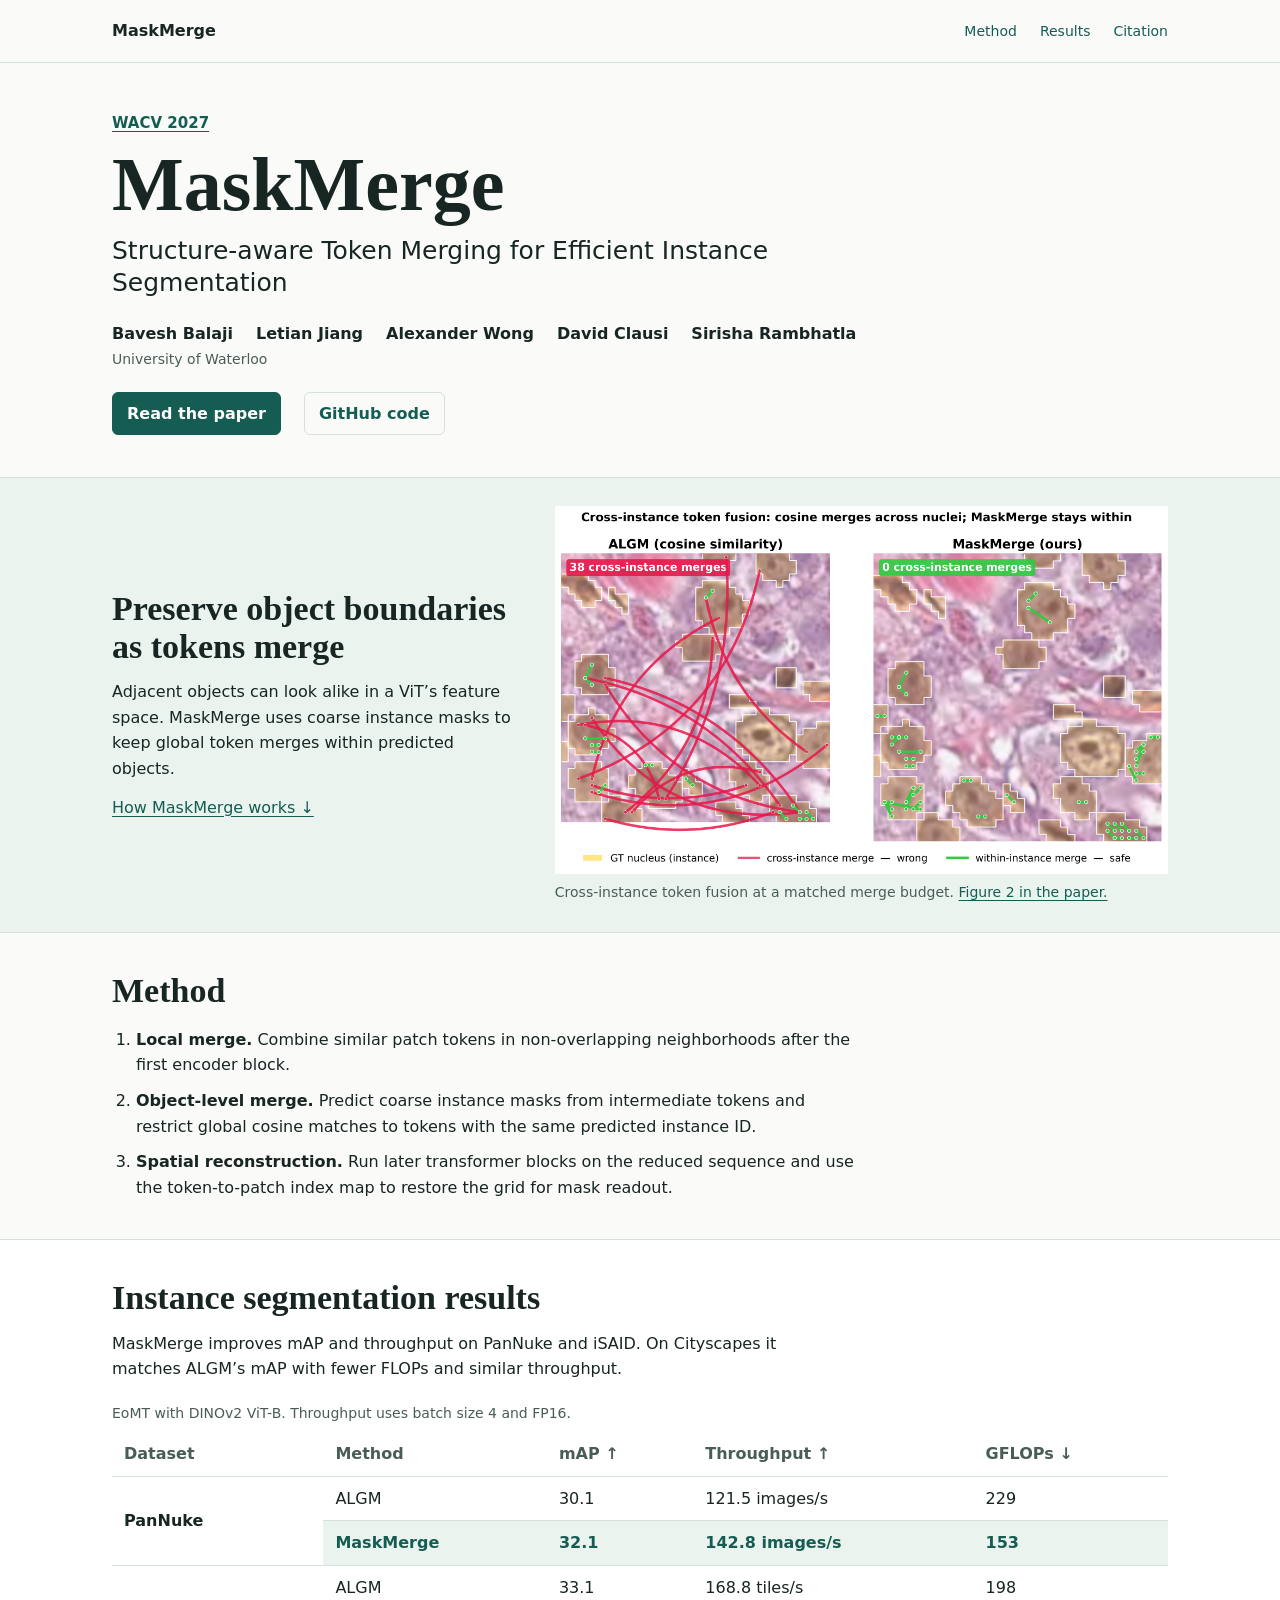
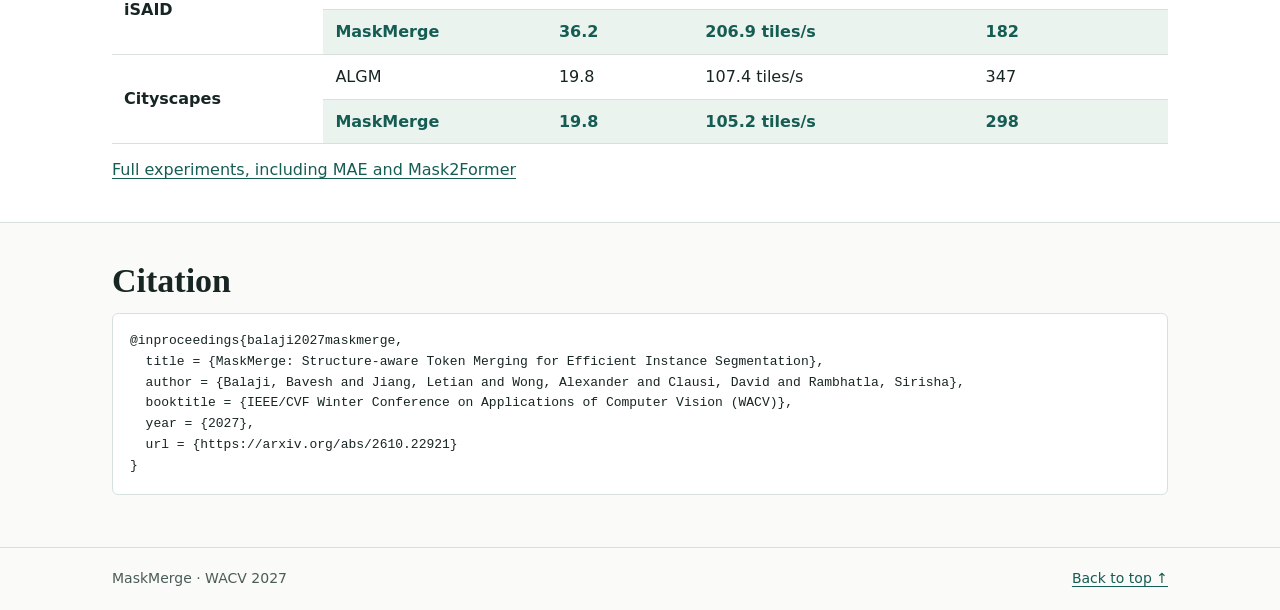
==== docs/index.html @ 29b2ee4d "Release MaskMerge for WACV 2027" ====
<!doctype html>
<html lang="en">
<head>
  <meta charset="utf-8">
  <meta name="viewport" content="width=device-width, initial-scale=1">
  <meta name="description" content="MaskMerge uses intermediate instance masks to guide token merging for efficient instance segmentation. Accepted to WACV 2027.">
  <meta property="og:title" content="MaskMerge | WACV 2027">
  <meta property="og:description" content="Structure-aware token merging for efficient instance segmentation.">
  <meta name="theme-color" content="#fafbf8">
  <link rel="stylesheet" href="styles.css">
  <title>MaskMerge | WACV 2027</title>
</head>
<body>
  <header class="site-header">
    <nav class="wrap" aria-label="Main">
      <a class="wordmark" href="#top">MaskMerge</a>
      <div class="nav-links">
        <a href="#method">Method</a>
        <a href="#results">Results</a>
        <a href="#citation">Citation</a>
      </div>
    </nav>
  </header>
  <main id="top">
    <section class="hero wrap" aria-labelledby="title">
      <a class="venue" href="https://wacv.thecvf.com/Conferences/2027/AcceptedPapers">WACV 2027</a>
      <h1 id="title">MaskMerge</h1>
      <p class="subtitle">Structure-aware Token Merging for Efficient Instance Segmentation</p>
      <ul class="authors" aria-label="Authors">
        <li>Bavesh Balaji</li><li>Letian Jiang</li><li>Alexander Wong</li><li>David Clausi</li><li>Sirisha Rambhatla</li>
      </ul>
      <p class="affiliation">University of Waterloo</p>
      <div class="actions">
        <a class="primary" href="https://arxiv.org/abs/2610.22921">Read the paper</a>
        <a href="https://github.com/Bavesh-B/mask_based_token_merging">GitHub code</a>
      </div>
    </section>

    <section class="figure-band" aria-labelledby="figure-title">
      <div class="wrap figure-layout">
        <div>
          <h2 id="figure-title">Preserve object boundaries as tokens merge</h2>
          <p>Adjacent objects can look alike in a ViT’s feature space. MaskMerge uses coarse instance masks to keep global token merges within predicted objects.</p>
          <p><a href="#method">How MaskMerge works ↓</a></p>
        </div>
        <figure>
          <a href="assets/teaser_figure.png">
            <img src="assets/teaser_figure.png" width="1126" height="676" alt="Examples of cross-instance token fusion on PanNuke and iSAID, comparing ALGM with MaskMerge.">
          </a>
          <figcaption>Cross-instance token fusion at a matched merge budget. <a href="https://arxiv.org/html/2610.22921v1#S1.F2">Figure 2 in the paper.</a></figcaption>
        </figure>
      </div>
    </section>

    <section class="wrap content" id="method">
      <h2>Method</h2>
      <ol class="method">
        <li><strong>Local merge.</strong> Combine similar patch tokens in non-overlapping neighborhoods after the first encoder block.</li>
        <li><strong>Object-level merge.</strong> Predict coarse instance masks from intermediate tokens and restrict global cosine matches to tokens with the same predicted instance ID.</li>
        <li><strong>Spatial reconstruction.</strong> Run later transformer blocks on the reduced sequence and use the token-to-patch index map to restore the grid for mask readout.</li>
      </ol>
    </section>

    <section class="results-band" id="results">
      <div class="wrap content">
        <h2>Instance segmentation results</h2>
        <p>MaskMerge improves mAP and throughput on PanNuke and iSAID. On Cityscapes it matches ALGM’s mAP with fewer FLOPs and similar throughput.</p>
        <div class="table-scroll" tabindex="0" role="region" aria-label="Results table">
          <table>
            <caption>EoMT with DINOv2 ViT-B. Throughput uses batch size 4 and FP16.</caption>
            <thead><tr><th scope="col">Dataset</th><th scope="col">Method</th><th scope="col">mAP ↑</th><th scope="col">Throughput ↑</th><th scope="col">GFLOPs ↓</th></tr></thead>
            <tbody>
              <tr><th scope="rowgroup" rowspan="2">PanNuke</th><td>ALGM</td><td>30.1</td><td>121.5 images/s</td><td>229</td></tr>
              <tr class="ours"><td>MaskMerge</td><td>32.1</td><td>142.8 images/s</td><td>153</td></tr>
            </tbody>
            <tbody>
              <tr><th scope="rowgroup" rowspan="2">iSAID</th><td>ALGM</td><td>33.1</td><td>168.8 tiles/s</td><td>198</td></tr>
              <tr class="ours"><td>MaskMerge</td><td>36.2</td><td>206.9 tiles/s</td><td>182</td></tr>
            </tbody>
            <tbody>
              <tr><th scope="rowgroup" rowspan="2">Cityscapes</th><td>ALGM</td><td>19.8</td><td>107.4 tiles/s</td><td>347</td></tr>
              <tr class="ours"><td>MaskMerge</td><td>19.8</td><td>105.2 tiles/s</td><td>298</td></tr>
            </tbody>
          </table>
        </div>
        <p><a href="https://arxiv.org/html/2610.22921v1#S4">Full experiments, including MAE and Mask2Former</a></p>
      </div>
    </section>

    <section class="wrap content" id="citation">
      <h2>Citation</h2>
      <pre><code>@inproceedings{balaji2027maskmerge,
  title = {MaskMerge: Structure-aware Token Merging for Efficient Instance Segmentation},
  author = {Balaji, Bavesh and Jiang, Letian and Wong, Alexander and Clausi, David and Rambhatla, Sirisha},
  booktitle = {IEEE/CVF Winter Conference on Applications of Computer Vision (WACV)},
  year = {2027},
  url = {https://arxiv.org/abs/2610.22921}
}</code></pre>
    </section>
  </main>
  <footer><div class="wrap">MaskMerge · WACV 2027 <a href="#top">Back to top ↑</a></div></footer>
</body>
</html>
---- docs/styles.css ----
:root {
  color-scheme: light;
  --background: #fafbf8;
  --text: #172523;
  --muted: #4a5c57;
  --accent: #155d53;
  --line: #d6e1db;
  --tint: #eaf3ee;
}

* { box-sizing: border-box; }
body { margin: 0; background: var(--background); color: var(--text); font: 16px/1.6 system-ui, sans-serif; }
h1, h2, p, figure { margin: 0; }
h1, h2 { font-family: Georgia, serif; font-weight: 600; line-height: 1.12; overflow-wrap: break-word; }
h2 { font-size: 34px; }
a { color: var(--accent); text-underline-offset: .2em; }
a:hover { text-decoration-thickness: 2px; }
:focus-visible { outline: 3px solid #a34824; outline-offset: 4px; }
.wrap { width: min(1056px, calc(100% - 48px)); margin-inline: auto; }
.site-header { border-bottom: 1px solid var(--line); }
nav, footer .wrap { display: flex; justify-content: space-between; align-items: center; gap: 16px; min-height: 62px; }
nav a { text-decoration: none; }
.wordmark { font-weight: 750; color: var(--text); }
.nav-links, .actions, .authors { display: flex; flex-wrap: wrap; gap: 10px 23px; }
.nav-links { font-size: 14px; }
.hero { padding-block: 47px 42px; }
.venue { display: inline-block; color: var(--accent); font-weight: 730; font-size: 15px; }
h1 { font-size: 76px; margin-block: 6px 8px; }
.subtitle { max-width: 660px; font-size: 25px; line-height: 1.28; }
.authors { list-style: none; padding: 0; margin: 22px 0 2px; font-weight: 650; }
.affiliation, figcaption, caption { color: var(--muted); font-size: 14px; }
.actions { margin-top: 21px; align-items: center; }
.actions a { border-radius: 6px; padding: 8px 14px; border: 1px solid var(--line); font-weight: 650; text-decoration: none; }
.actions .primary { border-color: var(--accent); background: var(--accent); color: #fff; }
.actions a:hover { text-decoration: underline; }
.figure-band { background: var(--tint); border-block: 1px solid var(--line); }
.figure-layout { display: grid; grid-template-columns: minmax(0, .9fr) minmax(0, 1.35fr); align-items: center; gap: 34px; padding-block: 28px; }
.figure-layout p, .content p { margin-top: 13px; max-width: 72ch; }
img { display: block; width: 100%; height: auto; background: #fff; }
figcaption { margin-top: 7px; }
.content { padding-block: 39px; }
.method { max-width: 74ch; margin: 17px 0 0; padding-left: 24px; }
.method li + li { margin-top: 10px; }
.results-band { border-block: 1px solid var(--line); background: #fff; }
.table-scroll { overflow-x: auto; margin-top: 12px; }
table { width: 100%; border-collapse: collapse; text-align: left; font-variant-numeric: tabular-nums; }
caption { text-align: left; padding-block: 8px; }
th, td { padding: 9px 12px; white-space: nowrap; border-bottom: 1px solid var(--line); }
thead { color: var(--muted); }
.ours { color: var(--accent); background: var(--tint); font-weight: 650; }
pre { overflow-x: auto; padding: 17px; border: 1px solid var(--line); border-radius: 6px; background: #fff; font-size: 13px; }
footer { border-top: 1px solid var(--line); color: var(--muted); font-size: 14px; }

@media (max-width: 680px) {
  .wrap { width: calc(100% - 32px); }
  .nav-links { gap: 8px 12px; }
  .hero { padding-block: 31px; }
  h1 { font-size: 47px; }
  h2 { font-size: 26px; }
  .subtitle { font-size: 21px; }
  .authors { gap: 3px 16px; margin-top: 16px; font-size: 14px; }
  .figure-layout { grid-template-columns: 1fr; gap: 16px; }
  .figure-layout div p:last-child { display: none; }
}
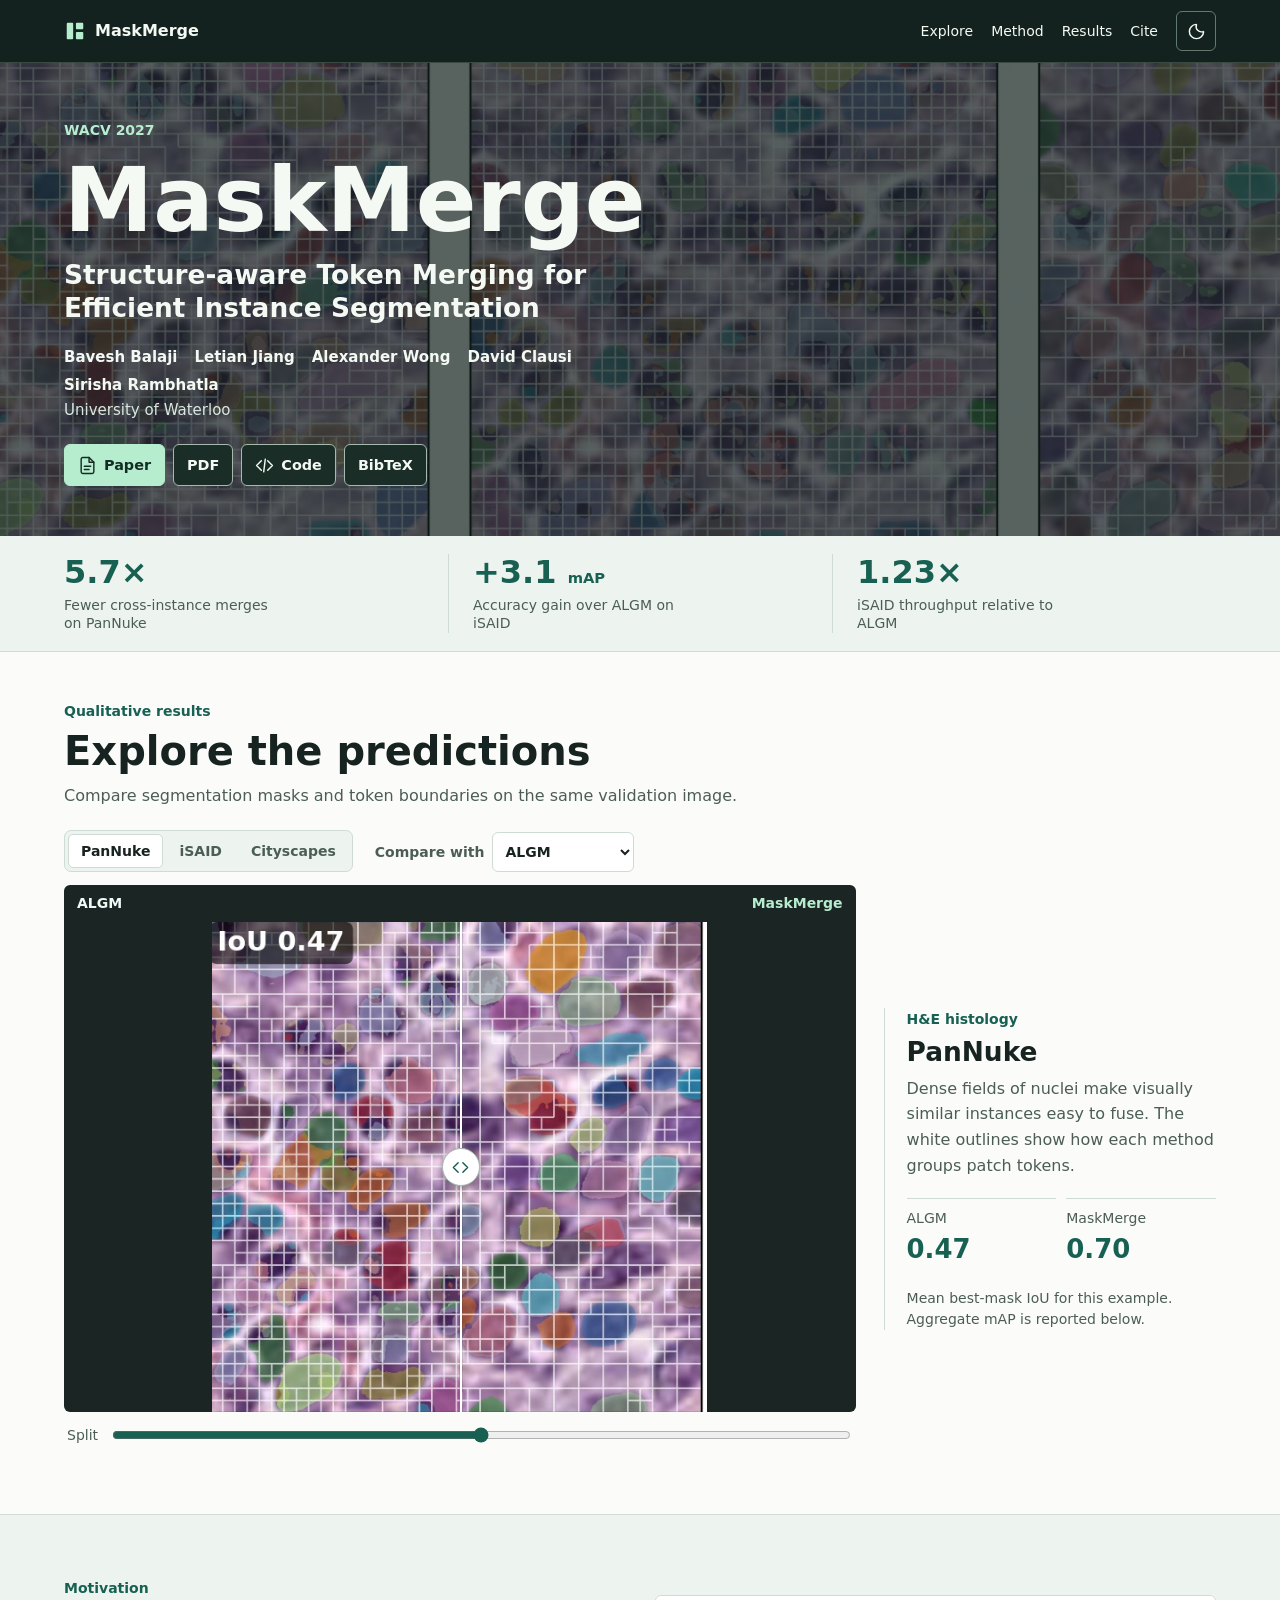
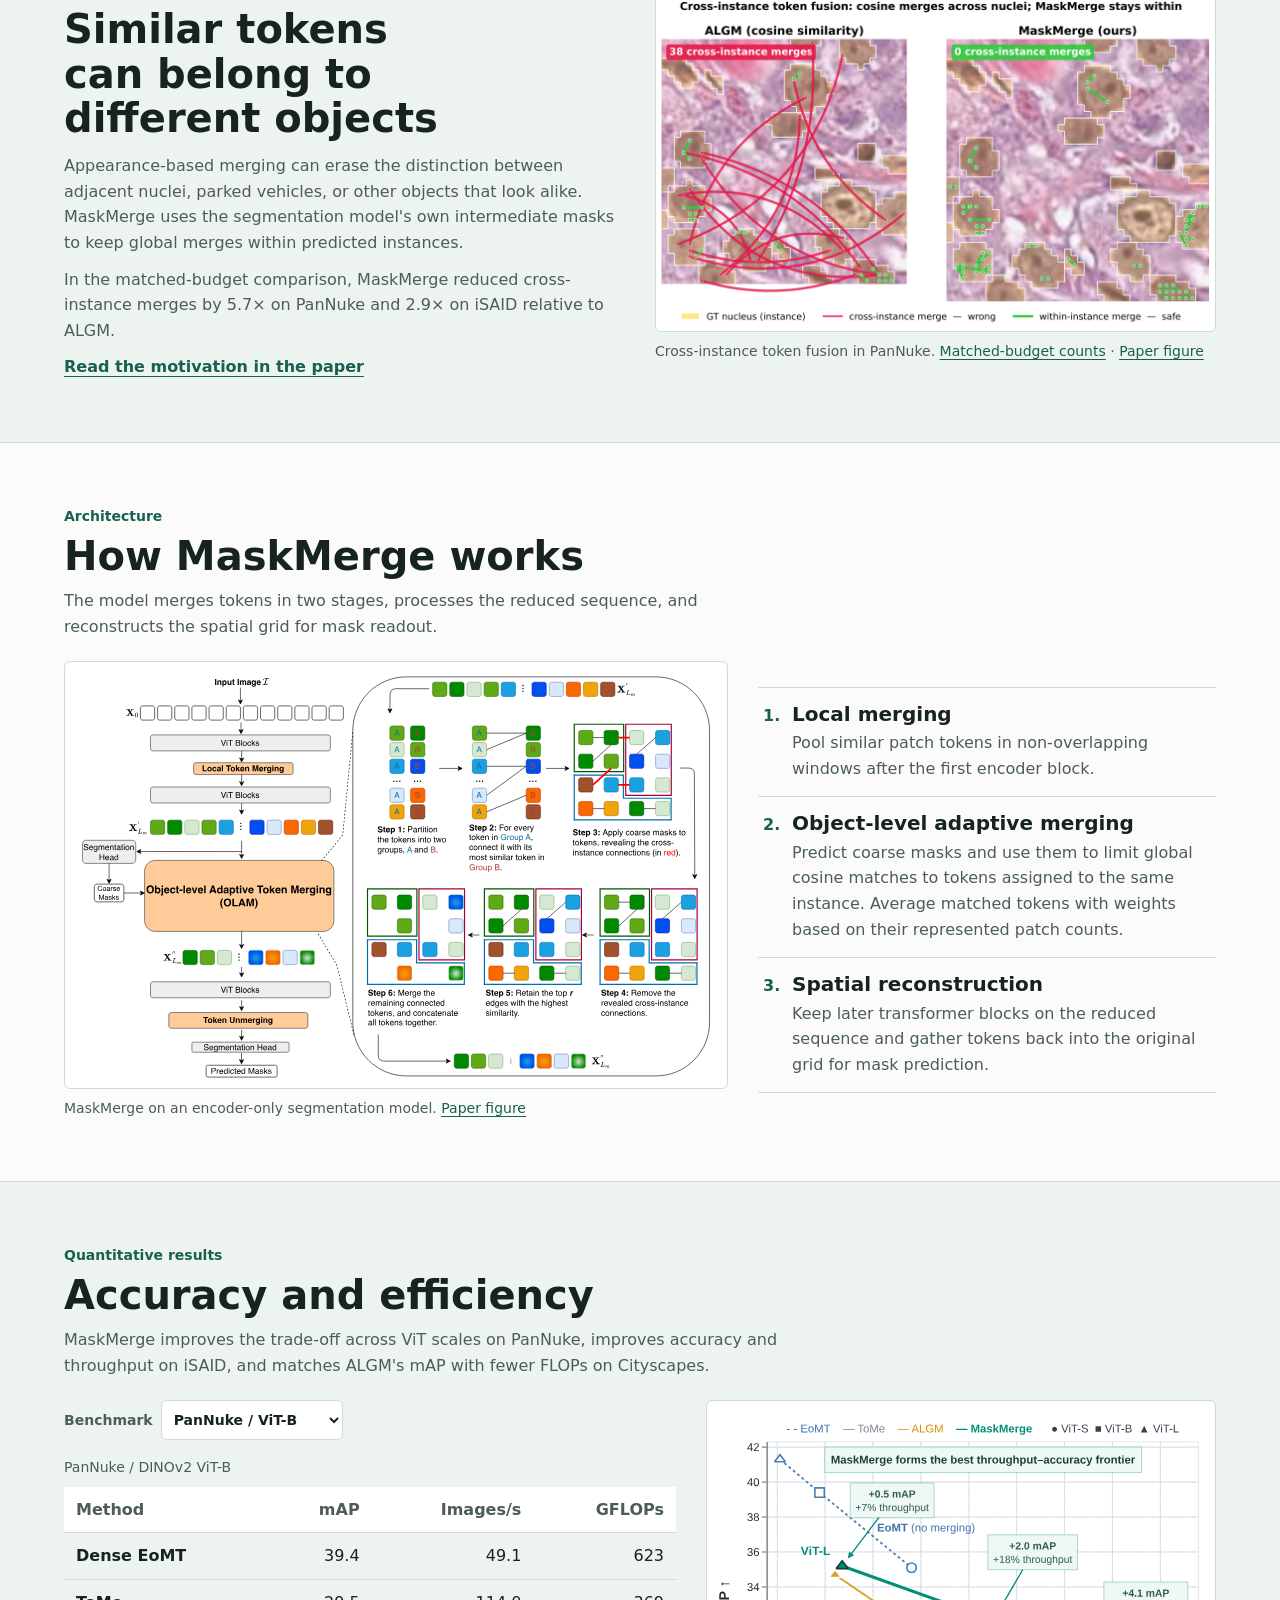
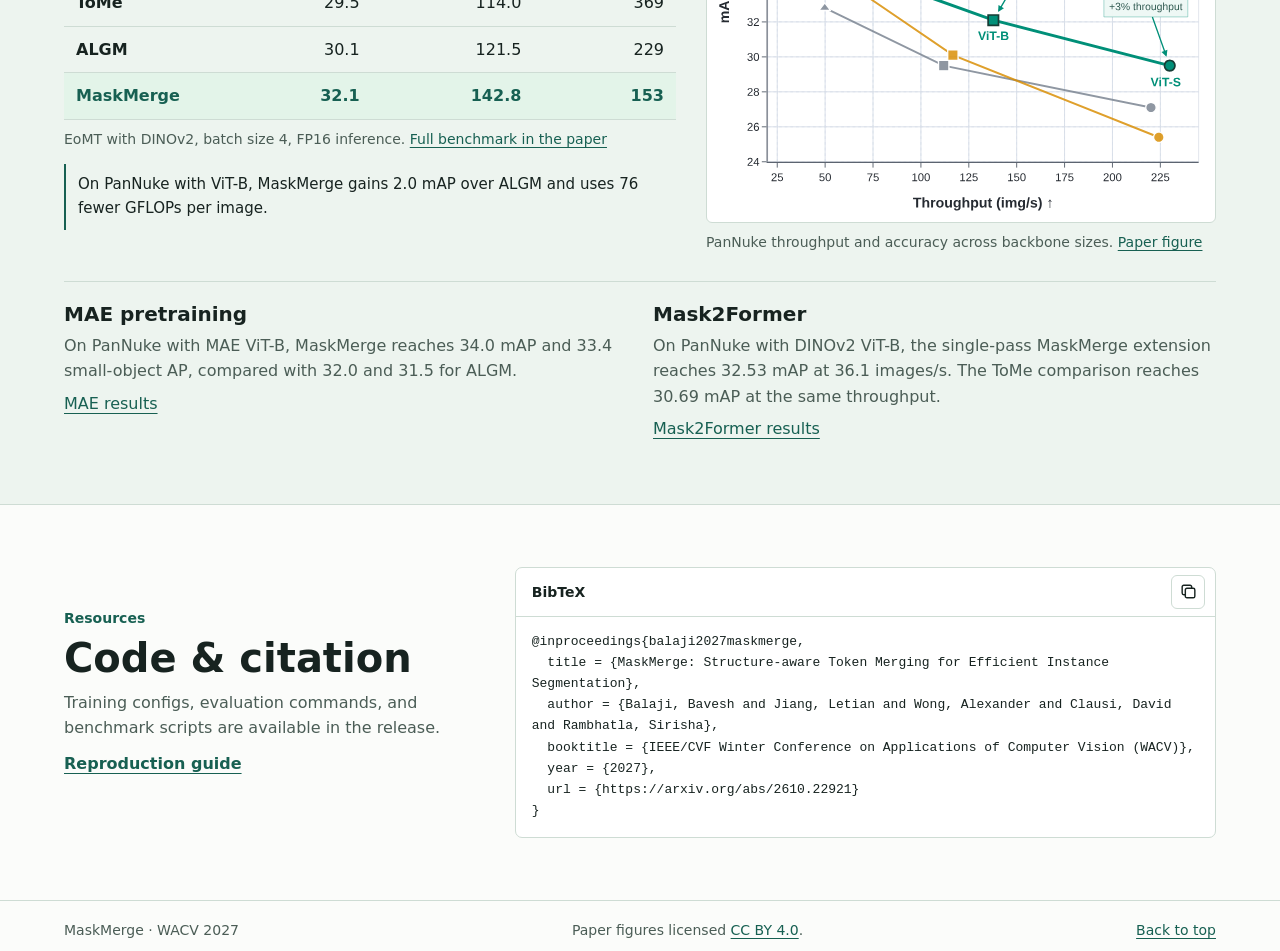
==== commit 930aa6d6: "Build an interactive MaskMerge project page" ====
--- a/docs/index.html
+++ b/docs/index.html
@@ -6,98 +6,240 @@
   <meta name="description" content="MaskMerge uses intermediate instance masks to guide token merging for efficient instance segmentation. Accepted to WACV 2027.">
   <meta property="og:title" content="MaskMerge | WACV 2027">
   <meta property="og:description" content="Structure-aware token merging for efficient instance segmentation.">
-  <meta name="theme-color" content="#fafbf8">
+  <meta property="og:type" content="website">
+  <meta property="og:url" content="https://bavesh-b.github.io/mask_based_token_merging/">
+  <meta property="og:image" content="https://bavesh-b.github.io/mask_based_token_merging/assets/social-preview.png">
+  <meta property="og:image:width" content="1280">
+  <meta property="og:image:height" content="640">
+  <meta property="og:image:alt" content="MaskMerge at WACV 2027, with a diagram of merging patch tokens within objects.">
+  <meta name="twitter:card" content="summary_large_image">
+  <meta name="citation_title" content="MaskMerge: Structure-aware Token Merging for Efficient Instance Segmentation">
+  <meta name="citation_author" content="Balaji, Bavesh">
+  <meta name="citation_author" content="Jiang, Letian">
+  <meta name="citation_author" content="Wong, Alexander">
+  <meta name="citation_author" content="Clausi, David">
+  <meta name="citation_author" content="Rambhatla, Sirisha">
+  <meta name="citation_publication_date" content="2027">
+  <meta name="citation_pdf_url" content="https://arxiv.org/pdf/2610.22921">
+  <meta name="theme-color" content="#14221f">
+  <link rel="canonical" href="https://bavesh-b.github.io/mask_based_token_merging/">
   <link rel="stylesheet" href="styles.css">
+  <script defer src="project.js"></script>
   <title>MaskMerge | WACV 2027</title>
 </head>
 <body>
   <header class="site-header">
-    <nav class="wrap" aria-label="Main">
-      <a class="wordmark" href="#top">MaskMerge</a>
+    <nav class="wrap navigation" aria-label="Main navigation">
+      <a class="wordmark" href="#top">
+        <svg viewBox="0 0 24 24" aria-hidden="true"><rect x="3" y="3" width="7" height="18" rx="1"/><rect x="13" y="3" width="8" height="7" rx="1"/><rect x="13" y="13" width="8" height="8" rx="1"/></svg>
+        MaskMerge
+      </a>
       <div class="nav-links">
+        <a href="#explore">Explore</a>
         <a href="#method">Method</a>
         <a href="#results">Results</a>
-        <a href="#citation">Citation</a>
+        <a href="#citation">Cite</a>
+        <button id="theme-toggle" class="icon-button theme-toggle" type="button" title="Dark mode" aria-label="Dark mode" aria-pressed="false" hidden>
+          <svg class="moon-icon" viewBox="0 0 24 24" aria-hidden="true"><path d="M20.985 12.486a9 9 0 1 1-9.473-9.472c.405-.022.617.46.402.803a6.5 6.5 0 0 0 8.268 8.268c.344-.215.825-.004.803.401"/></svg>
+          <svg class="sun-icon" viewBox="0 0 24 24" aria-hidden="true"><circle cx="12" cy="12" r="4"/><path d="M12 2v2m0 16v2M4.93 4.93l1.42 1.42m11.3 11.3 1.42 1.42M2 12h2m16 0h2M4.93 19.07l1.42-1.42m11.3-11.3 1.42-1.42"/></svg>
+        </button>
       </div>
     </nav>
   </header>
+
   <main id="top">
-    <section class="hero wrap" aria-labelledby="title">
-      <a class="venue" href="https://wacv.thecvf.com/Conferences/2027/AcceptedPapers">WACV 2027</a>
-      <h1 id="title">MaskMerge</h1>
-      <p class="subtitle">Structure-aware Token Merging for Efficient Instance Segmentation</p>
-      <ul class="authors" aria-label="Authors">
-        <li>Bavesh Balaji</li><li>Letian Jiang</li><li>Alexander Wong</li><li>David Clausi</li><li>Sirisha Rambhatla</li>
-      </ul>
-      <p class="affiliation">University of Waterloo</p>
-      <div class="actions">
-        <a class="primary" href="https://arxiv.org/abs/2610.22921">Read the paper</a>
-        <a href="https://github.com/Bavesh-B/mask_based_token_merging">GitHub code</a>
-      </div>
-    </section>
-
-    <section class="figure-band" aria-labelledby="figure-title">
-      <div class="wrap figure-layout">
+    <section class="hero" aria-labelledby="title">
+      <img class="hero-image" src="assets/pannuke-hero.webp" width="2342" height="497" alt="" fetchpriority="high">
+      <div class="wrap hero-content">
+        <a class="venue" href="https://wacv.thecvf.com/Conferences/2027/AcceptedPapers">WACV 2027</a>
+        <h1 id="title">MaskMerge</h1>
+        <p class="subtitle">Structure-aware Token Merging for Efficient Instance Segmentation</p>
+        <ul class="authors" aria-label="Authors">
+          <li>Bavesh Balaji</li><li>Letian Jiang</li><li>Alexander Wong</li><li>David Clausi</li><li>Sirisha Rambhatla</li>
+        </ul>
+        <p class="affiliation">University of Waterloo</p>
+        <div class="actions">
+          <a class="button primary" href="https://arxiv.org/abs/2610.22921">
+            <svg viewBox="0 0 24 24" aria-hidden="true"><path d="M6 22h12a2 2 0 0 0 2-2V8l-6-6H6a2 2 0 0 0-2 2v16a2 2 0 0 0 2 2Z"/><path d="M14 2v6h6M8 13h8m-8 4h6"/></svg>
+            Paper
+          </a>
+          <a class="button" href="https://arxiv.org/pdf/2610.22921">PDF</a>
+          <a class="button" href="https://github.com/Bavesh-B/mask_based_token_merging">
+            <svg viewBox="0 0 24 24" aria-hidden="true"><path d="m8 6-6 6 6 6m8-12 6 6-6 6m-3-14-2 16"/></svg>
+            Code
+          </a>
+          <a class="button" href="#citation">BibTeX</a>
+        </div>
+      </div>
+    </section>
+
+    <div class="summary-band">
+      <dl class="wrap summary">
+        <div><dt>5.7&times;</dt><dd>Fewer cross-instance merges on PanNuke</dd></div>
+        <div><dt>+3.1 <small>mAP</small></dt><dd>Accuracy gain over ALGM on iSAID</dd></div>
+        <div><dt>1.23&times;</dt><dd>iSAID throughput relative to ALGM</dd></div>
+      </dl>
+    </div>
+
+    <section class="wrap section" id="explore" aria-labelledby="explore-title">
+      <div class="section-heading">
+        <p class="eyebrow">Qualitative results</p>
+        <h2 id="explore-title">Explore the predictions</h2>
+        <p class="lede">Compare segmentation masks and token boundaries on the same validation image.</p>
+      </div>
+      <div class="explore-controls" data-js hidden>
+        <div class="segments" id="dataset-controls" role="group" aria-label="Dataset">
+          <button type="button" data-dataset="pannuke" aria-pressed="true">PanNuke</button>
+          <button type="button" data-dataset="isaid" aria-pressed="false">iSAID</button>
+          <button type="button" data-dataset="cityscapes" aria-pressed="false">Cityscapes</button>
+        </div>
+        <label class="select-label" for="compare-method">Compare with
+          <select id="compare-method">
+            <option value="algm">ALGM</option>
+            <option value="tome">ToMe</option>
+            <option value="input">Ground truth</option>
+          </select>
+        </label>
+      </div>
+      <div class="explorer">
+        <figure class="compare-figure">
+          <div class="compare-labels">
+            <span id="compare-left-label">ALGM</span>
+            <span>MaskMerge</span>
+          </div>
+          <div class="comparison-window">
+            <div class="comparison" id="comparison">
+              <img id="comparison-maskmerge" src="assets/pannuke-maskmerge.webp" width="556" height="550" alt="MaskMerge masks and token boundaries on a PanNuke image">
+              <img id="comparison-baseline" src="assets/pannuke-algm.webp" width="556" height="550" alt="ALGM masks and token boundaries on the same PanNuke image">
+              <div class="comparison-divider" aria-hidden="true">
+                <span><svg viewBox="0 0 24 24"><path d="m9 6-6 6 6 6m6-12 6 6-6 6"/></svg></span>
+              </div>
+            </div>
+          </div>
+          <label class="compare-range" data-js hidden>
+            <span>Split</span><input id="compare-slider" type="range" min="0" max="100" value="50" aria-label="Comparison split">
+          </label>
+        </figure>
+        <aside class="scene-summary" aria-labelledby="scene-title">
+          <p class="eyebrow" id="scene-domain">H&amp;E histology</p>
+          <h3 id="scene-title">PanNuke</h3>
+          <p id="scene-description">Dense fields of nuclei make visually similar instances easy to fuse. The white outlines show how each method groups patch tokens.</p>
+          <dl class="scene-metrics" aria-label="Mean best-mask IoU for the displayed example">
+            <div><dt id="scene-baseline-name">ALGM</dt><dd id="scene-baseline-iou">0.47</dd></div>
+            <div><dt>MaskMerge</dt><dd id="scene-maskmerge-iou">0.70</dd></div>
+          </dl>
+          <p class="figure-note" id="scene-score-note">Mean best-mask IoU for this example. Aggregate mAP is reported below.</p>
+        </aside>
+      </div>
+    </section>
+
+    <section class="section band" id="abstract" aria-labelledby="abstract-title">
+      <div class="wrap abstract-layout">
         <div>
-          <h2 id="figure-title">Preserve object boundaries as tokens merge</h2>
-          <p>Adjacent objects can look alike in a ViT’s feature space. MaskMerge uses coarse instance masks to keep global token merges within predicted objects.</p>
-          <p><a href="#method">How MaskMerge works ↓</a></p>
-        </div>
-        <figure>
-          <a href="assets/teaser_figure.png">
-            <img src="assets/teaser_figure.png" width="1126" height="676" alt="Examples of cross-instance token fusion on PanNuke and iSAID, comparing ALGM with MaskMerge.">
-          </a>
-          <figcaption>Cross-instance token fusion at a matched merge budget. <a href="https://arxiv.org/html/2610.22921v1#S1.F2">Figure 2 in the paper.</a></figcaption>
+          <p class="eyebrow">Motivation</p>
+          <h2 id="abstract-title">Similar tokens can belong to different objects</h2>
+          <p>Appearance-based merging can erase the distinction between adjacent nuclei, parked vehicles, or other objects that look alike. MaskMerge uses the segmentation model's own intermediate masks to keep global merges within predicted instances.</p>
+          <p>In the matched-budget comparison, MaskMerge reduced cross-instance merges by 5.7&times; on PanNuke and 2.9&times; on iSAID relative to ALGM.</p>
+          <a class="inline-link" href="https://arxiv.org/html/2610.22921v1#S1">Read the motivation in the paper</a>
+        </div>
+        <figure class="paper-figure">
+          <a href="assets/teaser_figure.png"><img src="assets/teaser_figure.png" width="1126" height="676" alt="ALGM pairs connect distinct nuclei, while MaskMerge pairs follow individual instances." loading="lazy"></a>
+          <figcaption>Cross-instance token fusion in PanNuke. <a href="assets/cross-instance-rates.svg">Matched-budget counts</a> &middot; <a href="https://arxiv.org/html/2610.22921v1#S1.F2">Paper figure</a></figcaption>
         </figure>
       </div>
     </section>
 
-    <section class="wrap content" id="method">
-      <h2>Method</h2>
-      <ol class="method">
-        <li><strong>Local merge.</strong> Combine similar patch tokens in non-overlapping neighborhoods after the first encoder block.</li>
-        <li><strong>Object-level merge.</strong> Predict coarse instance masks from intermediate tokens and restrict global cosine matches to tokens with the same predicted instance ID.</li>
-        <li><strong>Spatial reconstruction.</strong> Run later transformer blocks on the reduced sequence and use the token-to-patch index map to restore the grid for mask readout.</li>
-      </ol>
-    </section>
-
-    <section class="results-band" id="results">
-      <div class="wrap content">
-        <h2>Instance segmentation results</h2>
-        <p>MaskMerge improves mAP and throughput on PanNuke and iSAID. On Cityscapes it matches ALGM’s mAP with fewer FLOPs and similar throughput.</p>
-        <div class="table-scroll" tabindex="0" role="region" aria-label="Results table">
-          <table>
-            <caption>EoMT with DINOv2 ViT-B. Throughput uses batch size 4 and FP16.</caption>
-            <thead><tr><th scope="col">Dataset</th><th scope="col">Method</th><th scope="col">mAP ↑</th><th scope="col">Throughput ↑</th><th scope="col">GFLOPs ↓</th></tr></thead>
-            <tbody>
-              <tr><th scope="rowgroup" rowspan="2">PanNuke</th><td>ALGM</td><td>30.1</td><td>121.5 images/s</td><td>229</td></tr>
-              <tr class="ours"><td>MaskMerge</td><td>32.1</td><td>142.8 images/s</td><td>153</td></tr>
-            </tbody>
-            <tbody>
-              <tr><th scope="rowgroup" rowspan="2">iSAID</th><td>ALGM</td><td>33.1</td><td>168.8 tiles/s</td><td>198</td></tr>
-              <tr class="ours"><td>MaskMerge</td><td>36.2</td><td>206.9 tiles/s</td><td>182</td></tr>
-            </tbody>
-            <tbody>
-              <tr><th scope="rowgroup" rowspan="2">Cityscapes</th><td>ALGM</td><td>19.8</td><td>107.4 tiles/s</td><td>347</td></tr>
-              <tr class="ours"><td>MaskMerge</td><td>19.8</td><td>105.2 tiles/s</td><td>298</td></tr>
-            </tbody>
-          </table>
-        </div>
-        <p><a href="https://arxiv.org/html/2610.22921v1#S4">Full experiments, including MAE and Mask2Former</a></p>
-      </div>
-    </section>
-
-    <section class="wrap content" id="citation">
-      <h2>Citation</h2>
-      <pre><code>@inproceedings{balaji2027maskmerge,
+    <section class="wrap section" id="method" aria-labelledby="method-title">
+      <div class="section-heading">
+        <p class="eyebrow">Architecture</p>
+        <h2 id="method-title">How MaskMerge works</h2>
+        <p class="lede">The model merges tokens in two stages, processes the reduced sequence, and reconstructs the spatial grid for mask readout.</p>
+      </div>
+      <div class="method-layout">
+        <figure class="paper-figure architecture">
+          <a href="assets/architecture.svg"><img src="assets/architecture.svg" width="617" height="397" alt="MaskMerge architecture showing local token merging, coarse mask prediction, object-level adaptive merging, and spatial reconstruction." loading="lazy"></a>
+          <figcaption>MaskMerge on an encoder-only segmentation model. <a href="https://arxiv.org/html/2610.22921v1#S3.F3">Paper figure</a></figcaption>
+        </figure>
+        <ol class="method-steps">
+          <li><h3>Local merging</h3><p>Pool similar patch tokens in non-overlapping windows after the first encoder block.</p></li>
+          <li><h3>Object-level adaptive merging</h3><p>Predict coarse masks and use them to limit global cosine matches to tokens assigned to the same instance. Average matched tokens with weights based on their represented patch counts.</p></li>
+          <li><h3>Spatial reconstruction</h3><p>Keep later transformer blocks on the reduced sequence and gather tokens back into the original grid for mask prediction.</p></li>
+        </ol>
+      </div>
+    </section>
+
+    <section class="section band" id="results" aria-labelledby="results-title">
+      <div class="wrap">
+        <div class="section-heading">
+          <p class="eyebrow">Quantitative results</p>
+          <h2 id="results-title">Accuracy and efficiency</h2>
+          <p class="lede">MaskMerge improves the trade-off across ViT scales on PanNuke, improves accuracy and throughput on iSAID, and matches ALGM's mAP with fewer FLOPs on Cityscapes.</p>
+        </div>
+        <div class="results-layout">
+          <div>
+            <label class="select-label benchmark-select" data-js hidden>Benchmark
+              <select id="benchmark-select">
+                <optgroup label="PanNuke">
+                  <option value="pannuke-s">PanNuke / ViT-S</option>
+                  <option value="pannuke-b" selected>PanNuke / ViT-B</option>
+                  <option value="pannuke-l">PanNuke / ViT-L</option>
+                </optgroup>
+                <option value="isaid-b">iSAID / ViT-B</option>
+                <option value="cityscapes-b">Cityscapes / ViT-B</option>
+              </select>
+            </label>
+            <div class="table-scroll" tabindex="0" role="region" aria-label="Benchmark results">
+              <table>
+                <caption id="benchmark-caption">PanNuke / DINOv2 ViT-B</caption>
+                <thead><tr><th scope="col">Method</th><th scope="col">mAP</th><th id="benchmark-speed" scope="col">Images/s</th><th scope="col">GFLOPs</th></tr></thead>
+                <tbody id="benchmark-rows">
+                  <tr><th scope="row">Dense EoMT</th><td>39.4</td><td>49.1</td><td>623</td></tr>
+                  <tr><th scope="row">ToMe</th><td>29.5</td><td>114.0</td><td>369</td></tr>
+                  <tr><th scope="row">ALGM</th><td>30.1</td><td>121.5</td><td>229</td></tr>
+                  <tr class="ours"><th scope="row">MaskMerge</th><td>32.1</td><td>142.8</td><td>153</td></tr>
+                </tbody>
+              </table>
+            </div>
+            <p class="figure-note">EoMT with DINOv2, batch size 4, FP16 inference. <a href="https://arxiv.org/html/2610.22921v1#S4.T1">Full benchmark in the paper</a></p>
+            <p id="benchmark-summary" class="benchmark-summary" aria-live="polite">On PanNuke with ViT-B, MaskMerge gains 2.0 mAP over ALGM and uses 76 fewer GFLOPs per image.</p>
+          </div>
+          <figure class="paper-figure pareto">
+            <a href="assets/pannuke-pareto.svg"><img src="assets/pannuke-pareto.svg" width="685" height="568" alt="PanNuke mAP versus throughput for EoMT, ToMe, ALGM, and MaskMerge across DINOv2 ViT-S, ViT-B, and ViT-L." loading="lazy"></a>
+            <figcaption>PanNuke throughput and accuracy across backbone sizes. <a href="https://arxiv.org/html/2610.22921v1#S1.F1">Paper figure</a></figcaption>
+          </figure>
+        </div>
+        <div class="transfer">
+          <div><h3>MAE pretraining</h3><p>On PanNuke with MAE ViT-B, MaskMerge reaches 34.0 mAP and 33.4 small-object AP, compared with 32.0 and 31.5 for ALGM.</p><a href="https://arxiv.org/html/2610.22921v1#S4.T2">MAE results</a></div>
+          <div><h3>Mask2Former</h3><p>On PanNuke with DINOv2 ViT-B, the single-pass MaskMerge extension reaches 32.53 mAP at 36.1 images/s. The ToMe comparison reaches 30.69 mAP at the same throughput.</p><a href="https://arxiv.org/html/2610.22921v1#S4.T3">Mask2Former results</a></div>
+        </div>
+      </div>
+    </section>
+
+    <section class="wrap section citation-layout" id="citation" aria-labelledby="citation-title">
+      <div class="section-heading">
+        <p class="eyebrow">Resources</p>
+        <h2 id="citation-title">Code &amp; citation</h2>
+        <p class="lede">Training configs, evaluation commands, and benchmark scripts are available in the release.</p>
+        <a class="inline-link" href="https://github.com/Bavesh-B/mask_based_token_merging#train">Reproduction guide</a>
+      </div>
+      <div class="citation-code">
+        <div class="citation-toolbar">
+          <span>BibTeX</span>
+          <button type="button" id="copy-citation" class="icon-button" title="Copy BibTeX" aria-label="Copy BibTeX" hidden>
+            <svg viewBox="0 0 24 24" aria-hidden="true"><rect x="8" y="8" width="12" height="12" rx="2"/><path d="M16 8V6a2 2 0 0 0-2-2H6a2 2 0 0 0-2 2v8a2 2 0 0 0 2 2h2"/></svg>
+          </button>
+        </div>
+        <pre><code id="bibtex">@inproceedings{balaji2027maskmerge,
   title = {MaskMerge: Structure-aware Token Merging for Efficient Instance Segmentation},
   author = {Balaji, Bavesh and Jiang, Letian and Wong, Alexander and Clausi, David and Rambhatla, Sirisha},
   booktitle = {IEEE/CVF Winter Conference on Applications of Computer Vision (WACV)},
   year = {2027},
   url = {https://arxiv.org/abs/2610.22921}
 }</code></pre>
+        <p id="copy-status" class="sr-only" role="status"></p>
+      </div>
     </section>
   </main>
-  <footer><div class="wrap">MaskMerge · WACV 2027 <a href="#top">Back to top ↑</a></div></footer>
+  <footer><div class="wrap"><span>MaskMerge &middot; WACV 2027</span><span>Paper figures licensed <a href="https://creativecommons.org/licenses/by/4.0/">CC BY 4.0</a>.</span><a href="#top">Back to top</a></div></footer>
 </body>
 </html>
--- a/docs/styles.css
+++ b/docs/styles.css
@@ -1,64 +1,394 @@
 :root {
   color-scheme: light;
-  --background: #fafbf8;
-  --text: #172523;
-  --muted: #4a5c57;
-  --accent: #155d53;
-  --line: #d6e1db;
-  --tint: #eaf3ee;
+  --page: #fbfcfa;
+  --band: #edf4ef;
+  --ink: #172320;
+  --muted: #4b5d56;
+  --accent: #176052;
+  --line: #cedcd4;
+  --surface: #fff;
+  --highlight: #e3f4e9;
+  --hero: #14221f;
+  --hero-text: #f4faf3;
+  --hero-muted: #d9e7e0;
+  --signal: #b6edcf;
+  --frame: #1b2523;
+  --gallery-size: 490px;
+}
+
+:root[data-theme="dark"] {
+  color-scheme: dark;
+  --page: #111a18;
+  --band: #1a2521;
+  --ink: #eef6f0;
+  --muted: #b4c7be;
+  --accent: #9ee2c0;
+  --line: #354840;
+  --surface: #1d2824;
+  --highlight: #253d31;
+  --frame: #0b1210;
 }
 
 * { box-sizing: border-box; }
-body { margin: 0; background: var(--background); color: var(--text); font: 16px/1.6 system-ui, sans-serif; }
-h1, h2, p, figure { margin: 0; }
-h1, h2 { font-family: Georgia, serif; font-weight: 600; line-height: 1.12; overflow-wrap: break-word; }
-h2 { font-size: 34px; }
-a { color: var(--accent); text-underline-offset: .2em; }
+[hidden] { display: none !important; }
+html { scroll-behavior: smooth; }
+body {
+  margin: 0;
+  background: var(--page);
+  color: var(--ink);
+  font: 1rem/1.6 system-ui, -apple-system, BlinkMacSystemFont, "Segoe UI", sans-serif;
+}
+h1, h2, h3, p, figure, dl, dd { margin: 0; }
+h1, h2, h3 { line-height: 1.12; text-wrap: balance; overflow-wrap: break-word; }
+h2 { font-size: 2.5rem; font-weight: 760; }
+h3 { font-size: 1.25rem; font-weight: 720; }
+a { color: var(--accent); text-underline-offset: .22em; }
 a:hover { text-decoration-thickness: 2px; }
-:focus-visible { outline: 3px solid #a34824; outline-offset: 4px; }
-.wrap { width: min(1056px, calc(100% - 48px)); margin-inline: auto; }
-.site-header { border-bottom: 1px solid var(--line); }
-nav, footer .wrap { display: flex; justify-content: space-between; align-items: center; gap: 16px; min-height: 62px; }
-nav a { text-decoration: none; }
-.wordmark { font-weight: 750; color: var(--text); }
-.nav-links, .actions, .authors { display: flex; flex-wrap: wrap; gap: 10px 23px; }
-.nav-links { font-size: 14px; }
-.hero { padding-block: 47px 42px; }
-.venue { display: inline-block; color: var(--accent); font-weight: 730; font-size: 15px; }
-h1 { font-size: 76px; margin-block: 6px 8px; }
-.subtitle { max-width: 660px; font-size: 25px; line-height: 1.28; }
-.authors { list-style: none; padding: 0; margin: 22px 0 2px; font-weight: 650; }
-.affiliation, figcaption, caption { color: var(--muted); font-size: 14px; }
-.actions { margin-top: 21px; align-items: center; }
-.actions a { border-radius: 6px; padding: 8px 14px; border: 1px solid var(--line); font-weight: 650; text-decoration: none; }
-.actions .primary { border-color: var(--accent); background: var(--accent); color: #fff; }
-.actions a:hover { text-decoration: underline; }
-.figure-band { background: var(--tint); border-block: 1px solid var(--line); }
-.figure-layout { display: grid; grid-template-columns: minmax(0, .9fr) minmax(0, 1.35fr); align-items: center; gap: 34px; padding-block: 28px; }
-.figure-layout p, .content p { margin-top: 13px; max-width: 72ch; }
-img { display: block; width: 100%; height: auto; background: #fff; }
-figcaption { margin-top: 7px; }
-.content { padding-block: 39px; }
-.method { max-width: 74ch; margin: 17px 0 0; padding-left: 24px; }
-.method li + li { margin-top: 10px; }
-.results-band { border-block: 1px solid var(--line); background: #fff; }
-.table-scroll { overflow-x: auto; margin-top: 12px; }
+img { display: block; max-width: 100%; height: auto; }
+svg { flex: none; }
+button, select, input { font: inherit; }
+button, select { cursor: pointer; }
+button, input { accent-color: var(--accent); }
+:focus-visible { outline: 3px solid #d38a50; outline-offset: 4px; }
+.wrap { width: min(1152px, calc(100% - 64px)); margin-inline: auto; }
+.sr-only {
+  position: absolute;
+  width: 1px;
+  height: 1px;
+  padding: 0;
+  margin: -1px;
+  overflow: hidden;
+  clip-path: inset(50%);
+  white-space: nowrap;
+  border: 0;
+}
+
+.site-header {
+  background: var(--hero);
+  color: var(--hero-text);
+  border-bottom: 1px solid #394a43;
+}
+.navigation, .nav-links {
+  display: flex;
+  align-items: center;
+  justify-content: space-between;
+  gap: 18px;
+}
+.navigation { min-height: 62px; }
+.navigation a { color: inherit; text-decoration: none; }
+.navigation a:hover { text-decoration: underline; }
+.wordmark { display: inline-flex; align-items: center; gap: 9px; font-weight: 750; }
+.wordmark svg { width: 22px; height: 22px; fill: var(--signal); }
+.nav-links { justify-content: flex-end; font-size: .875rem; }
+.icon-button {
+  display: grid;
+  place-items: center;
+  width: 40px;
+  height: 40px;
+  flex: none;
+  border: 1px solid var(--line);
+  border-radius: 6px;
+  background: var(--surface);
+  color: var(--ink);
+}
+.icon-button:hover { background: var(--highlight); }
+.icon-button svg, .button svg, .comparison-divider svg {
+  width: 19px;
+  height: 19px;
+  fill: none;
+  stroke: currentColor;
+  stroke-width: 1.8;
+  stroke-linecap: round;
+  stroke-linejoin: round;
+}
+.theme-toggle { background: transparent; color: var(--hero-text); border-color: #637970; }
+.theme-toggle:hover { background: #374b43; }
+.sun-icon, [data-theme="dark"] .moon-icon { display: none; }
+[data-theme="dark"] .sun-icon { display: block; }
+
+.hero {
+  position: relative;
+  isolation: isolate;
+  overflow: hidden;
+  background: var(--hero);
+  color: var(--hero-text);
+}
+.hero-image {
+  position: absolute;
+  z-index: -2;
+  inset: 0 0 0 auto;
+  width: 100%;
+  height: 100%;
+  object-fit: cover;
+  object-position: 70% 50%;
+}
+.hero::after {
+  content: "";
+  position: absolute;
+  inset: 0;
+  z-index: -1;
+  background: rgb(18 33 29 / 70%);
+}
+.hero-content { padding-block: 54px 50px; }
+.venue {
+  color: var(--signal);
+  font-size: .875rem;
+  font-weight: 750;
+  text-decoration: none;
+}
+.venue:hover { text-decoration: underline; }
+.hero h1 { margin: 7px 0 9px; font-size: 5.6rem; font-weight: 790; }
+.subtitle {
+  max-width: 39ch;
+  font-size: 1.65rem;
+  font-weight: 570;
+  line-height: 1.24;
+  text-wrap: balance;
+}
+.authors {
+  display: flex;
+  flex-wrap: wrap;
+  gap: 4px 17px;
+  max-width: 620px;
+  margin: 21px 0 1px;
+  padding: 0;
+  list-style: none;
+  font-weight: 620;
+  font-size: .9375rem;
+}
+.affiliation { color: var(--hero-muted); font-size: .9375rem; }
+.actions { display: flex; flex-wrap: wrap; gap: 8px; margin-top: 22px; }
+.button {
+  display: inline-flex;
+  align-items: center;
+  justify-content: center;
+  gap: 7px;
+  min-height: 42px;
+  padding-inline: 13px;
+  border: 1px solid #a5b9ae;
+  border-radius: 6px;
+  background: #1a2d27;
+  color: var(--hero-text);
+  font-weight: 660;
+  font-size: .9rem;
+  text-decoration: none;
+}
+.button:hover { background: #314a3e; }
+.button.primary { background: var(--signal); color: #152c24; border-color: var(--signal); }
+.button.primary:hover { background: #d3f8e3; }
+.summary-band { border-bottom: 1px solid var(--line); background: var(--band); }
+.summary { display: grid; grid-template-columns: repeat(3, minmax(0, 1fr)); padding-block: 18px; }
+.summary > div { padding-inline: 24px; border-left: 1px solid var(--line); }
+.summary > div:first-child { padding-left: 0; border-left: 0; }
+.summary dt { font-size: 2rem; line-height: 1.15; color: var(--accent); font-weight: 760; }
+.summary dt small { font-size: .92rem; }
+.summary dd { max-width: 25ch; font-size: .875rem; line-height: 1.3; color: var(--muted); margin-top: 5px; }
+
+.section { padding-block: 62px; }
+#explore { padding-top: 48px; }
+.section-heading { margin-bottom: 22px; }
+.section-heading > h2 { margin-bottom: 9px; }
+.band { background: var(--band); border-block: 1px solid var(--line); }
+.eyebrow {
+  color: var(--accent);
+  font-size: .875rem;
+  font-weight: 700;
+  margin-bottom: 7px;
+}
+.lede { color: var(--muted); max-width: 71ch; }
+.explore-controls { display: flex; align-items: end; gap: 12px 22px; flex-wrap: wrap; margin-bottom: 13px; }
+.segments { display: inline-flex; padding: 3px; gap: 3px; border: 1px solid var(--line); background: var(--band); border-radius: 7px; }
+.segments button {
+  color: var(--muted);
+  background: transparent;
+  border: 1px solid transparent;
+  border-radius: 5px;
+  min-height: 34px;
+  padding: 3px 12px;
+  font-size: .875rem;
+  font-weight: 670;
+}
+.segments button:hover { color: var(--accent); }
+.segments button[aria-pressed="true"] {
+  color: var(--ink);
+  background: var(--surface);
+  border-color: var(--line);
+}
+.select-label { display: inline-flex; align-items: center; gap: 8px; color: var(--muted); font-size: .875rem; font-weight: 650; }
+select {
+  min-height: 40px;
+  max-width: 100%;
+  border: 1px solid var(--line);
+  border-radius: 6px;
+  color: var(--ink);
+  background: var(--surface);
+  padding: 5px 8px;
+}
+.explorer { display: grid; grid-template-columns: minmax(0, 1fr) minmax(235px, .42fr); gap: 28px; }
+.compare-figure { min-width: 0; }
+.compare-labels {
+  display: flex;
+  justify-content: space-between;
+  min-height: 37px;
+  padding: 7px 13px 6px;
+  border-radius: 6px 6px 0 0;
+  background: var(--frame);
+  color: #f0faf4;
+  font-size: .875rem;
+  font-weight: 700;
+}
+.compare-labels span:last-child { color: var(--signal); }
+.comparison-window {
+  display: grid;
+  place-items: center;
+  height: min(var(--gallery-size), calc(100vw - 96px));
+  overflow: hidden;
+  background: var(--frame);
+  border-radius: 0 0 6px 6px;
+}
+.comparison {
+  --split: 50%;
+  --scene-ratio: 1.011;
+  --scene-width: 495px;
+  position: relative;
+  width: min(100%, var(--scene-width), calc((100vw - 96px) * var(--scene-ratio)));
+  aspect-ratio: var(--scene-ratio);
+  overflow: hidden;
+  background: #2c3431;
+}
+.comparison[data-interactive] { cursor: ew-resize; touch-action: pan-y; }
+.comparison img { position: absolute; width: 100%; height: 100%; object-fit: cover; pointer-events: none; }
+#comparison-baseline { clip-path: inset(0 calc(100% - var(--split)) 0 0); }
+.comparison-divider { position: absolute; top: 0; bottom: 0; left: var(--split); border-left: 2px solid #fff; box-shadow: 0 0 1px #13201a; pointer-events: none; }
+.comparison-divider > span {
+  position: absolute;
+  display: grid;
+  place-items: center;
+  width: 38px;
+  height: 38px;
+  top: 50%;
+  left: -1px;
+  transform: translate(-50%, -50%);
+  border: 1px solid #a7bcaf;
+  border-radius: 50%;
+  background: #fff;
+  color: #155d53;
+  box-shadow: 0 2px 6px rgb(0 0 0 / 30%);
+}
+.compare-range { display: flex; align-items: center; gap: 12px; padding: 6px 3px 0; color: var(--muted); font-size: .875rem; }
+.compare-range input { width: 100%; min-height: 30px; cursor: ew-resize; }
+.scene-summary { align-self: center; padding-left: 22px; border-left: 1px solid var(--line); min-width: 0; }
+.scene-summary h3 { font-size: 1.65rem; margin-bottom: 9px; }
+.scene-summary > p:not(.eyebrow) { color: var(--muted); }
+.scene-metrics { display: grid; grid-template-columns: repeat(2, minmax(0, 1fr)); gap: 10px; margin-top: 20px; }
+.scene-metrics > div { padding-block: 8px; border-top: 1px solid var(--line); }
+.scene-metrics dt { color: var(--muted); font-size: .875rem; overflow-wrap: anywhere; }
+.scene-metrics dd { color: var(--accent); font-size: 1.62rem; font-weight: 740; font-variant-numeric: tabular-nums; }
+.figure-note, figcaption { font-size: .875rem; color: var(--muted); line-height: 1.5; margin-top: 9px; }
+
+.abstract-layout, .method-layout, .results-layout, .citation-layout {
+  display: grid;
+  grid-template-columns: minmax(0, 1fr) minmax(0, 1fr);
+  gap: 30px;
+  align-items: center;
+}
+.abstract-layout h2 { margin-bottom: 12px; }
+.abstract-layout p:not(.eyebrow) { color: var(--muted); margin-bottom: 11px; }
+.inline-link { display: inline-block; font-weight: 660; }
+.paper-figure { min-width: 0; }
+.paper-figure img { width: 100%; border: 1px solid var(--line); border-radius: 6px; background: #fff; }
+.method-layout { grid-template-columns: minmax(0, 1.45fr) minmax(0, 1fr); }
+.method-steps {
+  display: grid;
+  margin: 0;
+  padding: 0;
+  list-style: none;
+  counter-reset: method-step;
+}
+.method-steps > li { position: relative; padding: 15px 0 15px 34px; border-top: 1px solid var(--line); counter-increment: method-step; }
+.method-steps > li:last-child { border-bottom: 1px solid var(--line); }
+.method-steps > li::before { content: counter(method-step) "."; position: absolute; top: 15px; left: 5px; color: var(--accent); font-weight: 750; }
+.method-steps p { margin-top: 5px; color: var(--muted); }
+.results-layout { grid-template-columns: minmax(0, 1.2fr) minmax(0, 1fr); align-items: start; }
+.benchmark-select { display: flex; }
+.table-scroll { overflow-x: auto; margin-top: 8px; }
 table { width: 100%; border-collapse: collapse; text-align: left; font-variant-numeric: tabular-nums; }
-caption { text-align: left; padding-block: 8px; }
-th, td { padding: 9px 12px; white-space: nowrap; border-bottom: 1px solid var(--line); }
-thead { color: var(--muted); }
-.ours { color: var(--accent); background: var(--tint); font-weight: 650; }
-pre { overflow-x: auto; padding: 17px; border: 1px solid var(--line); border-radius: 6px; background: #fff; font-size: 13px; }
-footer { border-top: 1px solid var(--line); color: var(--muted); font-size: 14px; }
-
-@media (max-width: 680px) {
+caption { text-align: left; color: var(--muted); padding: 8px 0; font-size: .875rem; }
+thead { background: var(--surface); color: var(--muted); }
+th, td { padding: 10px 12px; border-bottom: 1px solid var(--line); white-space: nowrap; }
+th:not(:first-child), td:not(:first-child) { text-align: right; }
+.ours { background: var(--highlight); color: var(--accent); font-weight: 740; }
+.benchmark-summary { margin-top: 14px; padding: 8px 0 8px 12px; border-left: 2px solid var(--accent); min-height: 66px; font-size: .94rem; }
+.transfer {
+  display: grid;
+  grid-template-columns: repeat(2, minmax(0, 1fr));
+  gap: 26px;
+  margin-top: 28px;
+  padding-top: 21px;
+  border-top: 1px solid var(--line);
+}
+.transfer p { margin-block: 7px; color: var(--muted); }
+.citation-layout { grid-template-columns: minmax(0, .75fr) minmax(0, 1.25fr); }
+.citation-layout .lede { margin-bottom: 10px; }
+.citation-code { border: 1px solid var(--line); border-radius: 7px; min-width: 0; background: var(--surface); }
+.citation-toolbar { display: flex; justify-content: space-between; align-items: center; min-height: 49px; padding: 5px 10px 5px 16px; border-bottom: 1px solid var(--line); font-size: .875rem; font-weight: 700; }
+.citation-toolbar button { width: 34px; height: 34px; }
+.citation-toolbar button.copied { background: var(--highlight); color: var(--accent); }
+pre { margin: 0; padding: 14px 16px 16px; font: .8125rem/1.55 ui-monospace, "DejaVu Sans Mono", monospace; white-space: pre-wrap; overflow-wrap: anywhere; }
+footer { border-top: 1px solid var(--line); color: var(--muted); font-size: .875rem; padding-block: 18px; }
+footer .wrap { display: flex; justify-content: space-between; flex-wrap: wrap; align-items: center; gap: 5px 18px; }
+
+@media (max-width: 850px) {
+  .wrap { width: calc(100% - 44px); }
+  .hero h1 { font-size: 4.4rem; }
+  .hero::after { background: rgb(20 34 31 / 76%); }
+  .explorer { grid-template-columns: 1fr; gap: 16px; }
+  .scene-summary { padding: 12px 0 0; border-left: 0; border-top: 1px solid var(--line); }
+  .scene-metrics { max-width: 340px; }
+  .results-layout, .method-layout { gap: 19px; }
+  th, td { padding-inline: 8px; }
+}
+
+@media (max-width: 630px) {
   .wrap { width: calc(100% - 32px); }
-  .nav-links { gap: 8px 12px; }
-  .hero { padding-block: 31px; }
-  h1 { font-size: 47px; }
-  h2 { font-size: 26px; }
-  .subtitle { font-size: 21px; }
-  .authors { gap: 3px 16px; margin-top: 16px; font-size: 14px; }
-  .figure-layout { grid-template-columns: 1fr; gap: 16px; }
-  .figure-layout div p:last-child { display: none; }
-}
+  .navigation { min-height: 52px; gap: 10px; }
+  .nav-links { gap: 10px; }
+  .nav-links > a:nth-child(2), .nav-links > a:nth-child(4) { display: none; }
+  .theme-toggle { width: 36px; height: 36px; }
+  .hero-content { padding-block: 34px 31px; }
+  .hero h1 { font-size: 3.25rem; }
+  .subtitle { font-size: 1.32rem; }
+  .authors { gap: 3px 12px; margin-top: 15px; font-size: .875rem; }
+  .actions { margin-top: 18px; }
+  .button { min-height: 38px; padding-inline: 10px; }
+  .summary { padding-block: 13px; }
+  .summary > div { padding-inline: 8px; }
+  .summary dt { font-size: 1.45rem; }
+  .summary dt small { font-size: .73rem; }
+  .summary dd { font-size: .75rem; }
+  .section { padding-block: 39px; }
+  #explore { padding-top: 32px; }
+  h2 { font-size: 1.85rem; }
+  .explore-controls { gap: 8px; }
+  .segments button { padding-inline: 8px; }
+  .comparison-window { height: min(var(--gallery-size), calc(100vw - 32px)); }
+  .comparison { width: min(100%, var(--scene-width), calc((100vw - 32px) * var(--scene-ratio))); }
+  .abstract-layout, .method-layout, .results-layout, .citation-layout, .transfer { grid-template-columns: minmax(0, 1fr); gap: 19px; }
+  .citation-layout .section-heading { margin-bottom: 0; }
+}
+
+@media (max-width: 350px) {
+  .hero h1 { font-size: 2.6rem; }
+  .hero-content { padding-block: 27px; }
+  .actions { gap: 5px; }
+  .button { min-height: 36px; padding-inline: 6px; font-size: .8125rem; gap: 5px; }
+  .button svg { width: 16px; height: 16px; }
+  .summary > div { padding-inline: 6px; }
+  .summary dt { font-size: 1.25rem; white-space: nowrap; }
+  .summary dt small { font-size: .63rem; }
+  .nav-links { gap: 7px; }
+}
+
+@media (prefers-reduced-motion: reduce) {
+  html { scroll-behavior: auto; }
+}
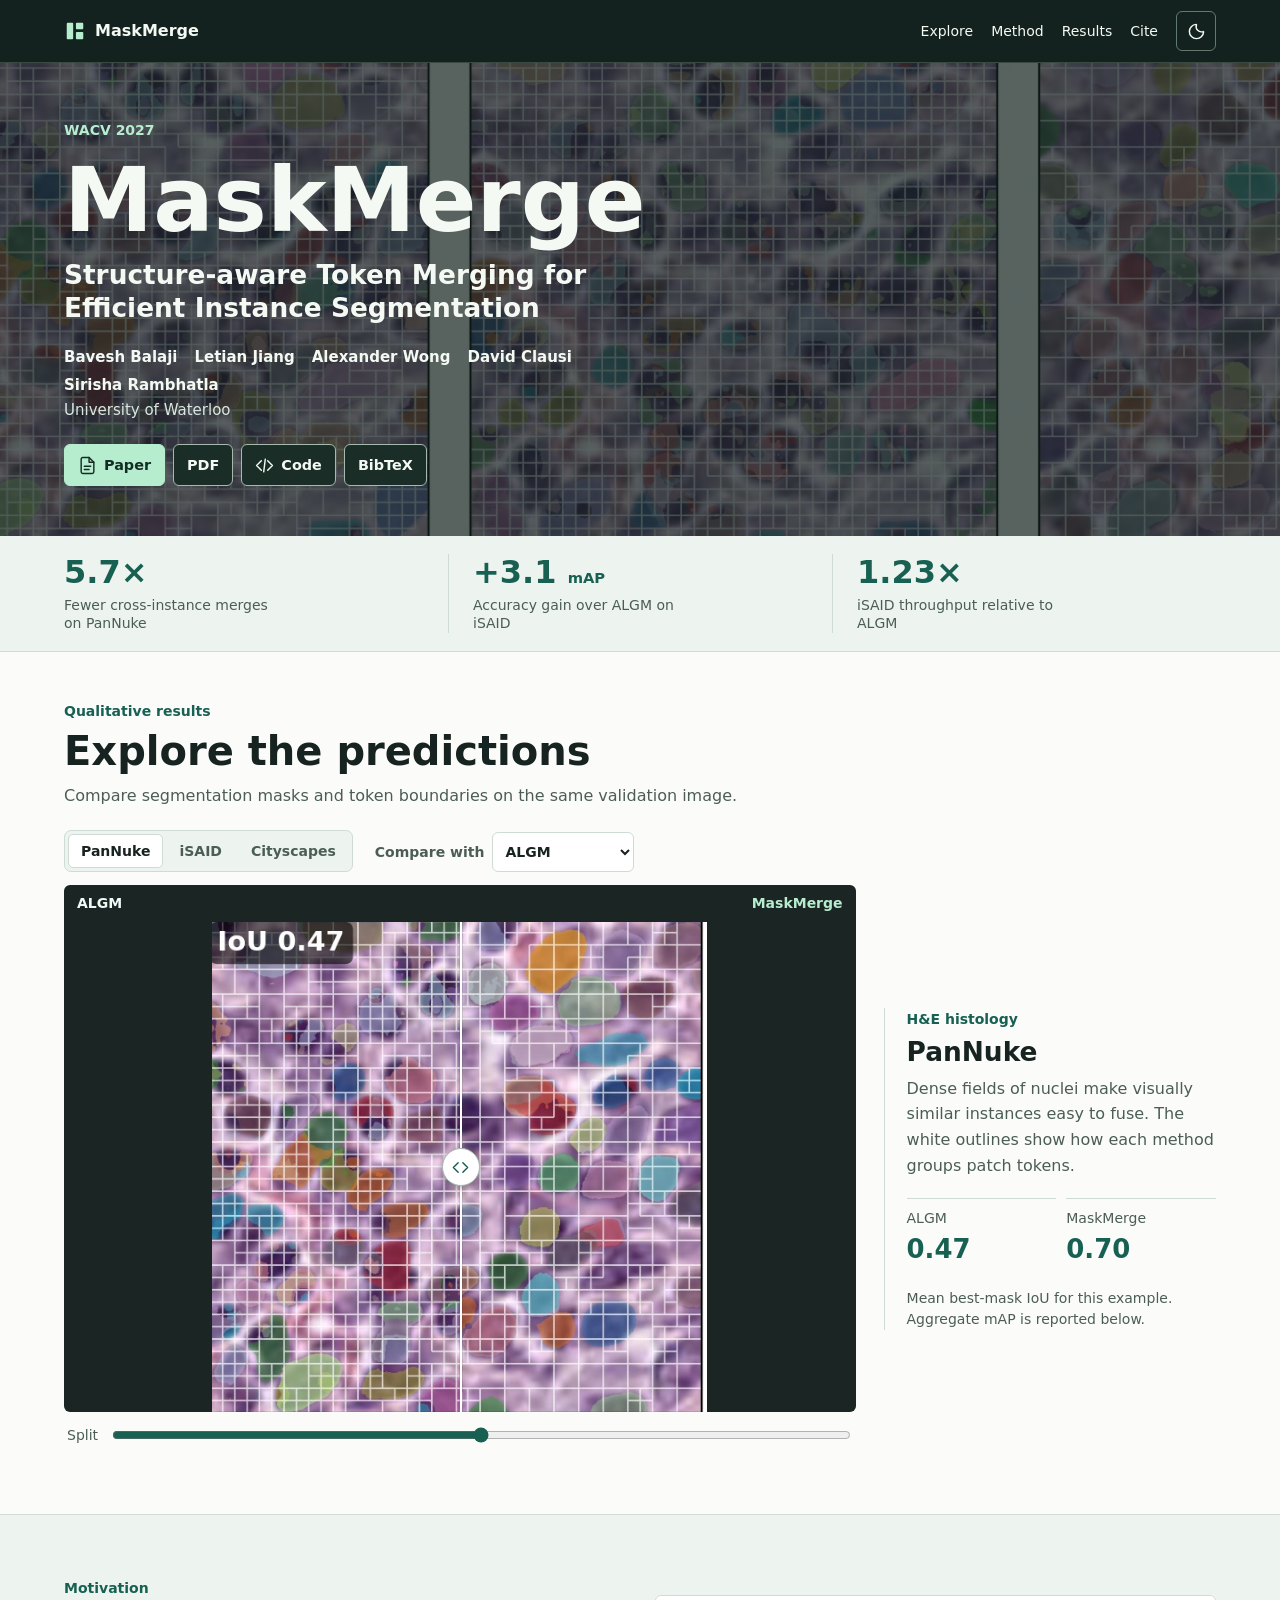
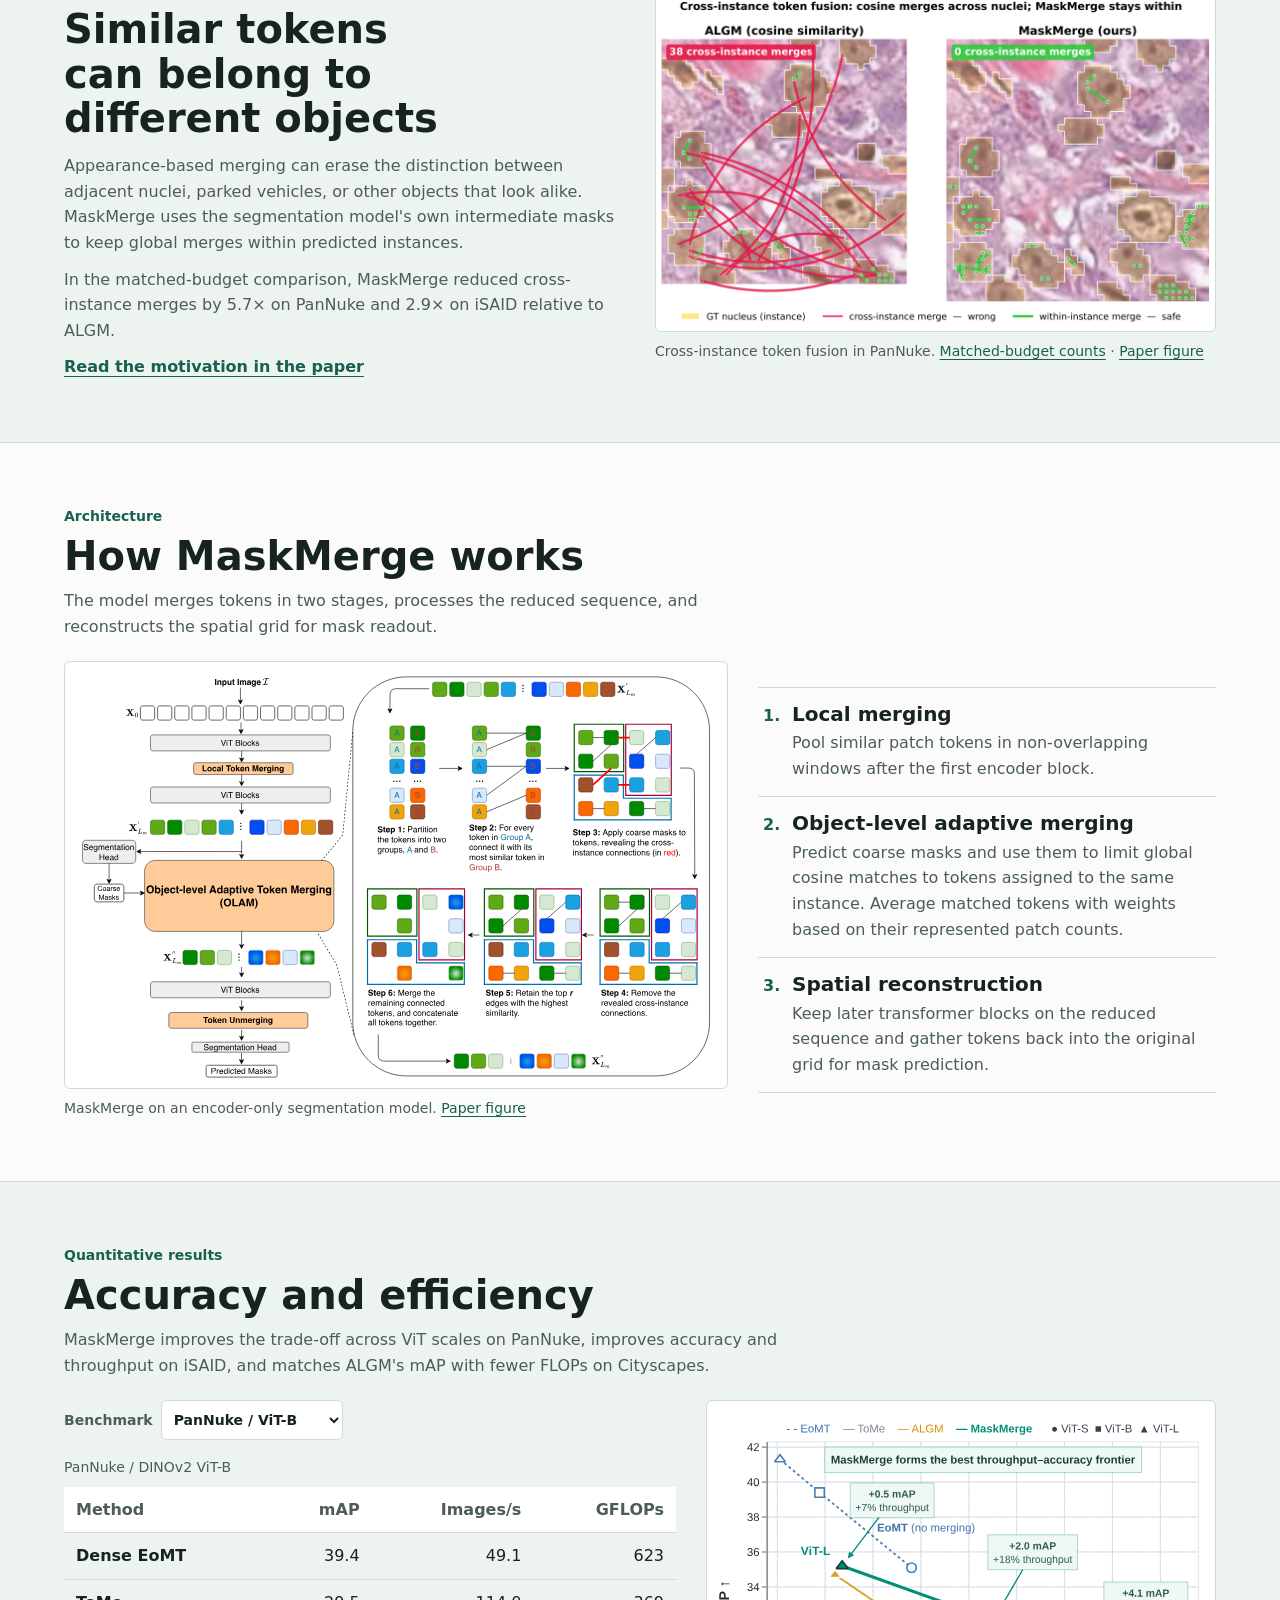
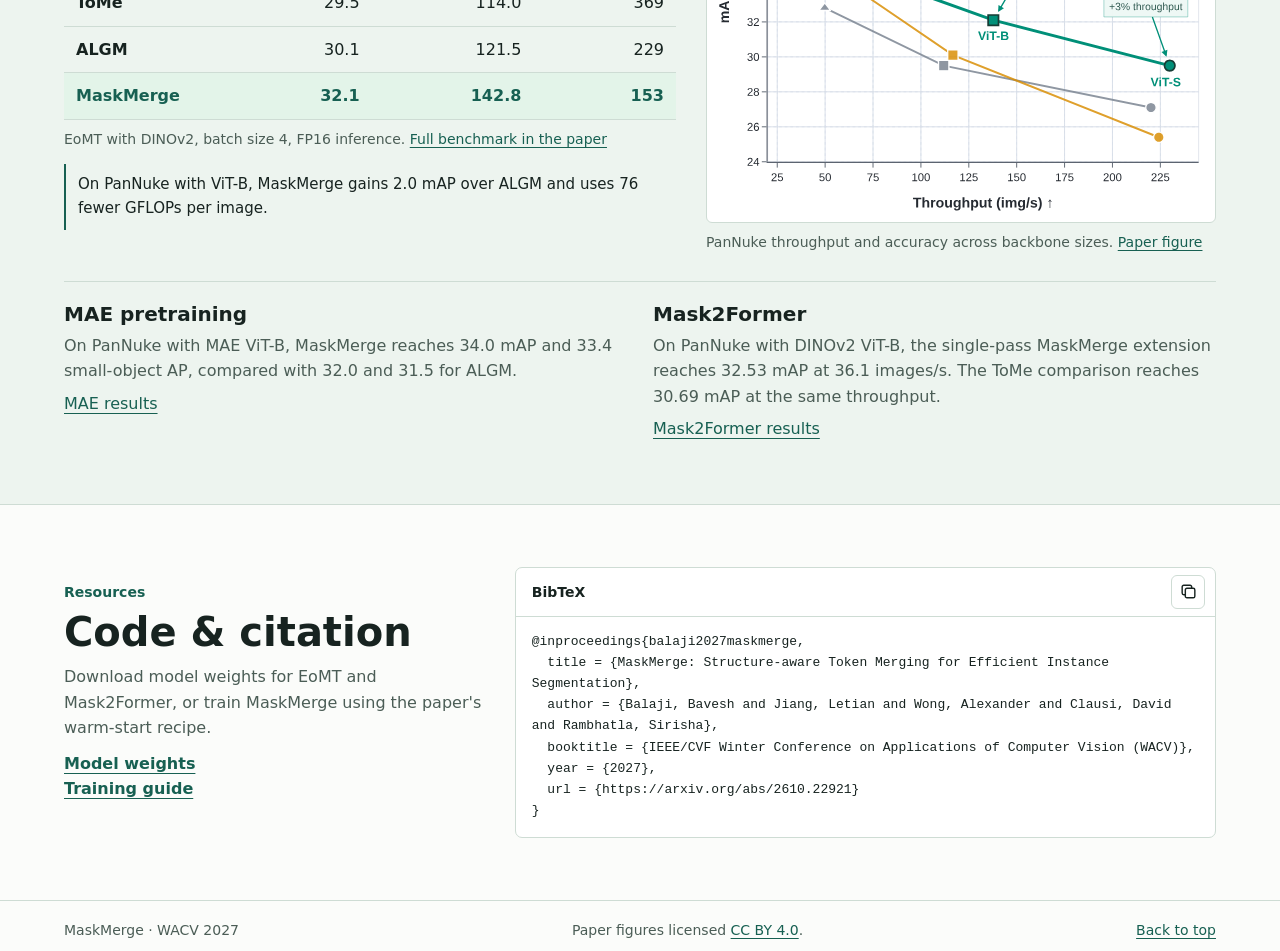
==== commit ffa36cd8: "Document the MaskMerge training recipe and model downloads" ====
--- a/docs/index.html
+++ b/docs/index.html
@@ -219,8 +219,9 @@
       <div class="section-heading">
         <p class="eyebrow">Resources</p>
         <h2 id="citation-title">Code &amp; citation</h2>
-        <p class="lede">Training configs, evaluation commands, and benchmark scripts are available in the release.</p>
-        <a class="inline-link" href="https://github.com/Bavesh-B/mask_based_token_merging#train">Reproduction guide</a>
+        <p class="lede">Download model weights for EoMT and Mask2Former, or train MaskMerge using the paper's warm-start recipe.</p>
+        <p><a class="inline-link" href="https://github.com/Bavesh-B/mask_based_token_merging/blob/master/MODEL_WEIGHTS.md">Model weights</a></p>
+        <a class="inline-link" href="https://github.com/Bavesh-B/mask_based_token_merging#train">Training guide</a>
       </div>
       <div class="citation-code">
         <div class="citation-toolbar">
